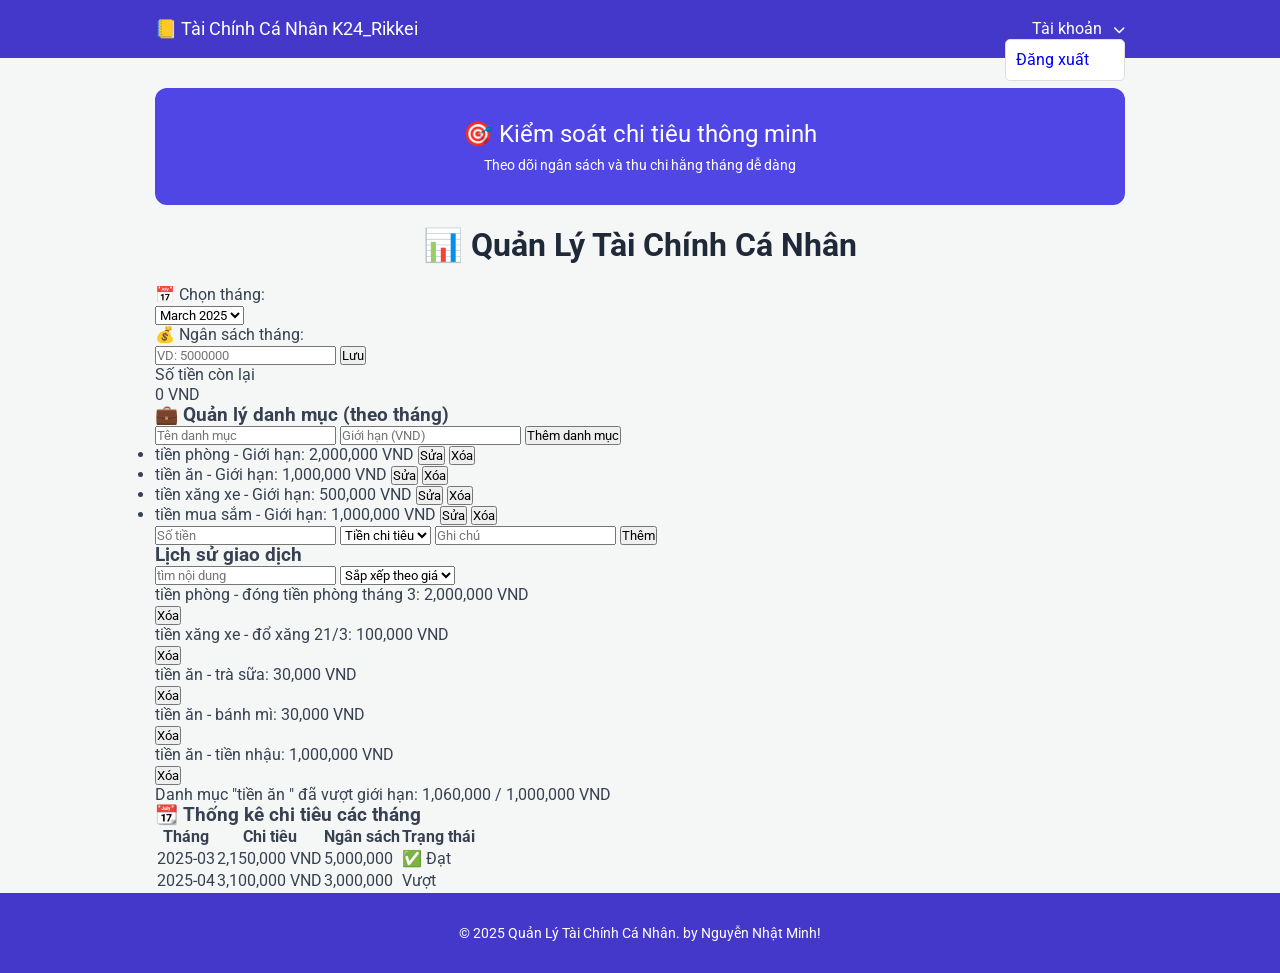
==== index.html @ b8221a2d "Initial commit" ====
<!DOCTYPE html>
<html lang="en">
<head>
    <meta charset="UTF-8">
    <meta name="viewport" content="width=device-width, initial-scale=1.0">
    <title>Hệ thống quẩn lý tài chính cá nhân</title>
    <link rel="stylesheet" href="./css/index.css">
    <link rel="stylesheet" href="./css/responsive.css">
    <link href="https://fonts.googleapis.com/css2?family=Roboto:ital,wght@0,100..900;1,100..900&display=swap" rel="stylesheet">
    <link rel="stylesheet" href="https://cdnjs.cloudflare.com/ajax/libs/font-awesome/6.0.0/css/all.min.css">
</head>
<body>
    <header>
        <nav class="container nav-header">
            <div class="app-name">
                <p>📒 Tài Chính Cá Nhân K24_Rikkei</p>
            </div>
            <div class="user-action dropdown">
                <p class="dropdown-toggle">
                    Tài khoản <i class="fas fa-chevron-down"></i>
                </p>
                <div class="dropdown-content">
                    <a href="#">Đăng xuất</a>
                </div>
            </div>
        </nav>
    </header>
    <main class="container">
        <div class="banner">
            <h2>🎯 Kiểm soát chi tiêu thông minh</h2>
            <p>Theo dõi ngân sách và thu chi hằng tháng dễ dàng</p>
        </div>
        <h1 class="main-title">📊 Quản Lý Tài Chính Cá Nhân</h1>
        <div class="config-box">
            <div class="month-box">
                <p>📅 Chọn tháng:</p>
                <select name="selected_month" id="selected_month">
                    <option value="2025-03">March 2025</option>
                    <option value="2025-04">April 2025</option>
                </select>
            </div>
            <div class="month-budget-box">
                <p>💰 Ngân sách tháng:</p>
                <input type="text" placeholder="VD: 5000000">
                <button>Lưu</button>
            </div>
            <div class="remaining-box">
                <p>Số tiền còn lại</p>
                <p>0 VND</p>
            </div>
        </div>
        <div class="section-card">
            <h3>💼 Quản lý danh mục (theo tháng)</h3>
            <div class="input-group">
                <input type="text" placeholder="Tên danh mục">
                <input type="text" placeholder="Giới hạn (VND)">
                <button>Thêm danh mục</button>
            </div>
            <ul>
                <li>tiền phòng - Giới hạn: 2,000,000 VND <button>Sửa</button> <button>Xóa</button></li>
                <li>tiền ăn - Giới hạn: 1,000,000 VND <button>Sửa</button> <button>Xóa</button></li>
                <li>tiền xăng xe - Giới hạn: 500,000 VND <button>Sửa</button> <button>Xóa</button></li>
                <li>tiền mua sắm - Giới hạn: 1,000,000 VND <button>Sửa</button> <button>Xóa</button></li>
            </ul> 
        </div>
        <div class="section-card">
            <input type="text" placeholder="Số tiền">
            <select name="money-spend" id="money-spend">
                <option value="">Tiền chi tiêu</option>
            </select>
            <input type="text" placeholder="Ghi chú">
            <button type="submit">Thêm</button>
        </div>
        <div class="section-card">
            <h3>Lịch sử giao dịch</h3>
            <input type="text" placeholder="tìm nội dung">
            <select name="sort-by-price" id="sort-by-price">
                <option value="">Sắp xếp theo giá</option>
            </select>
            <div class="transaction-history">
                <div class="transaction-item">
                    <p>tiền phòng - đóng tiền phòng tháng 3: 2,000,000 VND</p>
                    <button>Xóa</button>
                </div>
                <div class="transaction-item">
                    <p>tiền xăng xe - đổ xăng 21/3: 100,000 VND</p>
                    <button>Xóa</button>
                </div>
                <div class="transaction-item">
                    <p>tiền ăn - trà sữa: 30,000 VND</p>
                    <button>Xóa</button>
                </div>
                <div class="transaction-item">
                    <p>tiền ăn - bánh mì: 30,000 VND</p>
                    <button>Xóa</button>
                </div>
                <div class="transaction-item">
                    <p>tiền ăn - tiền nhậu: 1,000,000 VND</p>
                    <button>Xóa</button>
                </div>
            </div>
        </div>
        <div class="alert-section">
            <p>Danh mục "tiền ăn " đã vượt giới hạn: 1,060,000 / 1,000,000 VND</p>
        </div>
        <div class="section-card">
            <h3>📆 Thống kê chi tiêu các tháng</h3>
            <table>
                <thead>
                    <tr>
                        <th>Tháng</th>
                        <th>Chi tiêu</th>
                        <th>Ngân sách</th>
                        <th>Trạng thái</th>
                    </tr>
                </thead>
                <tbody>
                    <tr>
                        <td>2025-03</td>
                        <td>2,150,000 VND</td>
                        <td>5,000,000</td>
                        <td>✅ Đạt</td>
                    </tr>
                    <tr>
                        <td>2025-04</td>
                        <td>3,100,000 VND</td>
                        <td>3,000,000</td>
                        <td>Vượt</td>
                    </tr>
                </tbody>
            </table>
        </div>
    </main>
    <footer>
        <p>&copy; 2025 Quản Lý Tài Chính Cá Nhân. by Nguyễn Nhật Minh!</p>
    </footer>
</body>
</html>
---- css/index.css ----
* {
    margin: 0;
    padding: 0;
    box-sizing: border-box;
    font-family: "Roboto", sans-serif;
}

body {
    background-color: #f4f7f6; 
    color: #374151;
    line-height: 20px;
}

.container {
    max-width: 1000px;
    margin: 0 auto;
    padding: 0 15px;
}

header {
    background-color: #4338CA; 
    color: #FFFFFF;
    padding: 15px 0;
}

.nav-header {
    display: flex;
    justify-content: space-between;
    align-items: center;
}

.app-name {
    font-size: 18px;
    font-weight: 400;
    line-height: 28px;
}

.dropdown {
    position: relative; 
    cursor: pointer;
}

.dropdown-content {
    display: block;
    position: absolute;
    right: 0;
    background: white;
    border: 1px solid #ddd;
    padding: 10px;
    border-radius: 5px;
    color: black;
    min-width: 120px;
}

.dropdown-content a {
    text-decoration: none;
}

.dropdown-toggle i {
    margin-left: 8px; 
    font-size: 12px;  
    vertical-align: middle;
}

.banner {
    background-color: #4f46e5;
    color: white;
    padding: 30px;
    border-radius: 12px;
    margin-top: 30px;
    display: flex;
    flex-direction: column; 
    justify-content: center;
    align-items: center;
    text-align: center;
}

.banner h2 {
    font-size: 24px;
    font-weight: 400;
    line-height: 32px;
    margin-bottom: 5px;
}

.banner p {
    font-size: 13.89px;
    font-weight: 400;
    line-height: 20px;
}

.main-title {
    text-align: center;
    margin: 30px 0;
    color: #1f2937;
}

footer {
    text-align: center;
    padding: 30px 0;
    background-color: #4338CA;
    color: #FFFFFF;
    font-size: 14px;
    font-weight: 400;
    line-height: 20px;
}
---- css/responsive.css ----
@media (max-width: 768px) {
    .config-box, .input-group {
        flex-direction: column;
    }
}
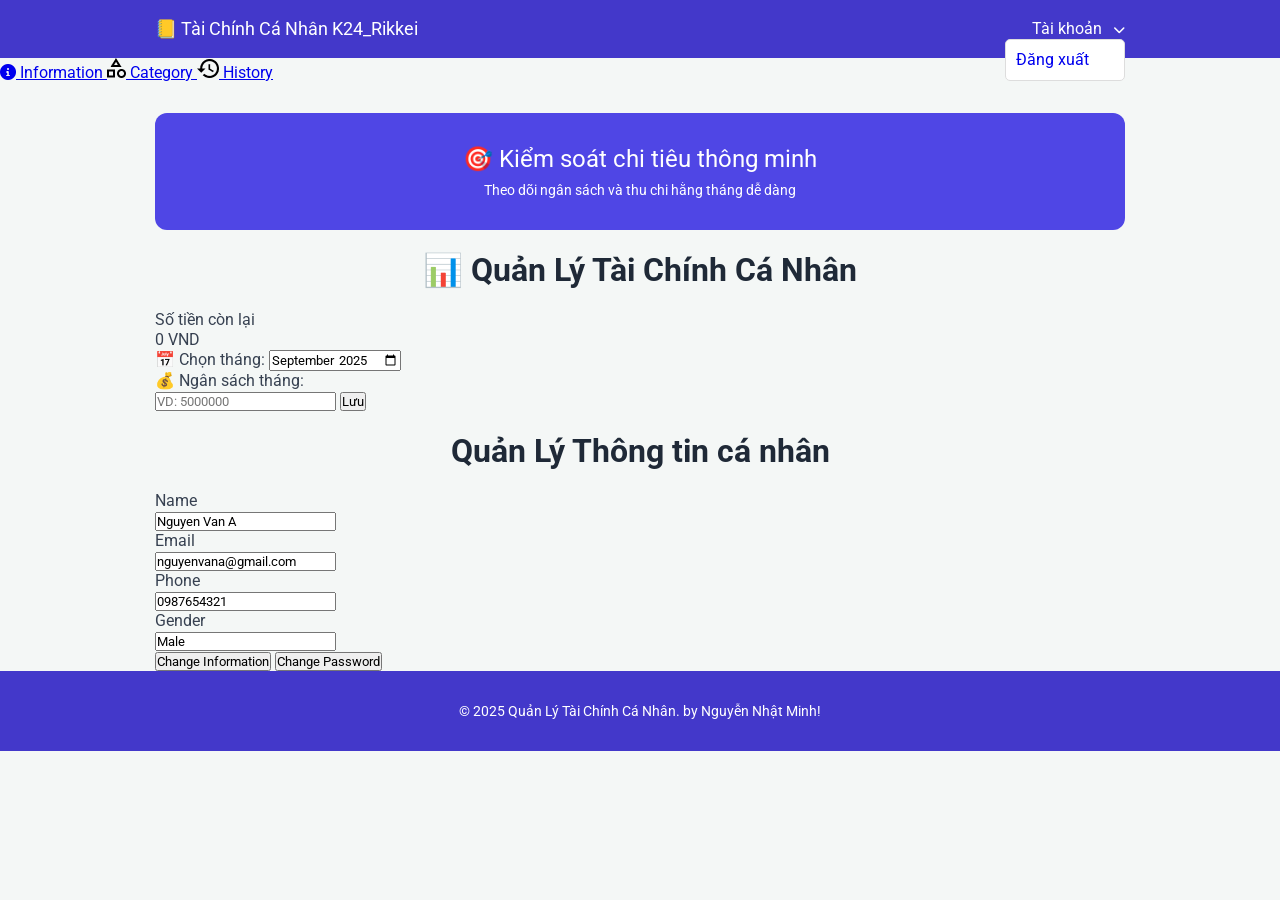
==== commit 1d7a70b6: "Summary: Initial commit" ====
--- a/index.html
+++ b/index.html
@@ -3,7 +3,7 @@
 <head>
     <meta charset="UTF-8">
     <meta name="viewport" content="width=device-width, initial-scale=1.0">
-    <title>Hệ thống quẩn lý tài chính cá nhân</title>
+    <title>Hệ thống quẩn lý tài chính cá nhân - Thông tin</title>
     <link rel="stylesheet" href="./css/index.css">
     <link rel="stylesheet" href="./css/responsive.css">
     <link href="https://fonts.googleapis.com/css2?family=Roboto:ital,wght@0,100..900;1,100..900&display=swap" rel="stylesheet">
@@ -25,112 +25,67 @@
             </div>
         </nav>
     </header>
-    <main class="container">
-        <div class="banner">
-            <h2>🎯 Kiểm soát chi tiêu thông minh</h2>
-            <p>Theo dõi ngân sách và thu chi hằng tháng dễ dàng</p>
-        </div>
-        <h1 class="main-title">📊 Quản Lý Tài Chính Cá Nhân</h1>
-        <div class="config-box">
-            <div class="month-box">
-                <p>📅 Chọn tháng:</p>
-                <select name="selected_month" id="selected_month">
-                    <option value="2025-03">March 2025</option>
-                    <option value="2025-04">April 2025</option>
-                </select>
+    <div class="layout-container">
+        <aside class="sidebar">
+            <a href="./index.html" class="menu-item active">
+                <i class="fa-solid fa-circle-info"></i> Information
+            </a>
+            <a href="./pages/category.html" class="menu-item">
+                <img src="./assets/icons/Vector (1).png" alt=""> Category
+            </a>
+            <a href="./pages/history.html" class="menu-item">
+                <img src="./assets/icons/Vector (2).png" alt=""> History
+            </a>
+        </aside>
+        <main class="container">
+            <div class="banner">
+                <h2>🎯 Kiểm soát chi tiêu thông minh</h2>
+                <p>Theo dõi ngân sách và thu chi hằng tháng dễ dàng</p>
             </div>
-            <div class="month-budget-box">
-                <p>💰 Ngân sách tháng:</p>
-                <input type="text" placeholder="VD: 5000000">
-                <button>Lưu</button>
-            </div>
-            <div class="remaining-box">
-                <p>Số tiền còn lại</p>
-                <p>0 VND</p>
-            </div>
-        </div>
-        <div class="section-card">
-            <h3>💼 Quản lý danh mục (theo tháng)</h3>
-            <div class="input-group">
-                <input type="text" placeholder="Tên danh mục">
-                <input type="text" placeholder="Giới hạn (VND)">
-                <button>Thêm danh mục</button>
-            </div>
-            <ul>
-                <li>tiền phòng - Giới hạn: 2,000,000 VND <button>Sửa</button> <button>Xóa</button></li>
-                <li>tiền ăn - Giới hạn: 1,000,000 VND <button>Sửa</button> <button>Xóa</button></li>
-                <li>tiền xăng xe - Giới hạn: 500,000 VND <button>Sửa</button> <button>Xóa</button></li>
-                <li>tiền mua sắm - Giới hạn: 1,000,000 VND <button>Sửa</button> <button>Xóa</button></li>
-            </ul> 
-        </div>
-        <div class="section-card">
-            <input type="text" placeholder="Số tiền">
-            <select name="money-spend" id="money-spend">
-                <option value="">Tiền chi tiêu</option>
-            </select>
-            <input type="text" placeholder="Ghi chú">
-            <button type="submit">Thêm</button>
-        </div>
-        <div class="section-card">
-            <h3>Lịch sử giao dịch</h3>
-            <input type="text" placeholder="tìm nội dung">
-            <select name="sort-by-price" id="sort-by-price">
-                <option value="">Sắp xếp theo giá</option>
-            </select>
-            <div class="transaction-history">
-                <div class="transaction-item">
-                    <p>tiền phòng - đóng tiền phòng tháng 3: 2,000,000 VND</p>
-                    <button>Xóa</button>
+            <h1 class="main-title">📊 Quản Lý Tài Chính Cá Nhân</h1>
+            <div class="config-box">
+                <div class="remaining-box">
+                    <p>Số tiền còn lại</p>
+                    <p>0 VND</p>
                 </div>
-                <div class="transaction-item">
-                    <p>tiền xăng xe - đổ xăng 21/3: 100,000 VND</p>
-                    <button>Xóa</button>
+                <div class="month-box">
+                    <p>📅 Chọn tháng: <input type="month" value="2025-09"></p>
                 </div>
-                <div class="transaction-item">
-                    <p>tiền ăn - trà sữa: 30,000 VND</p>
-                    <button>Xóa</button>
-                </div>
-                <div class="transaction-item">
-                    <p>tiền ăn - bánh mì: 30,000 VND</p>
-                    <button>Xóa</button>
-                </div>
-                <div class="transaction-item">
-                    <p>tiền ăn - tiền nhậu: 1,000,000 VND</p>
-                    <button>Xóa</button>
+                <div class="month-budget-box">
+                    <p>💰 Ngân sách tháng:</p>
+                    <input type="text" placeholder="VD: 5000000">
+                    <button>Lưu</button>
                 </div>
             </div>
-        </div>
-        <div class="alert-section">
-            <p>Danh mục "tiền ăn " đã vượt giới hạn: 1,060,000 / 1,000,000 VND</p>
-        </div>
-        <div class="section-card">
-            <h3>📆 Thống kê chi tiêu các tháng</h3>
-            <table>
-                <thead>
-                    <tr>
-                        <th>Tháng</th>
-                        <th>Chi tiêu</th>
-                        <th>Ngân sách</th>
-                        <th>Trạng thái</th>
-                    </tr>
-                </thead>
-                <tbody>
-                    <tr>
-                        <td>2025-03</td>
-                        <td>2,150,000 VND</td>
-                        <td>5,000,000</td>
-                        <td>✅ Đạt</td>
-                    </tr>
-                    <tr>
-                        <td>2025-04</td>
-                        <td>3,100,000 VND</td>
-                        <td>3,000,000</td>
-                        <td>Vượt</td>
-                    </tr>
-                </tbody>
-            </table>
-        </div>
-    </main>
+            <h1 class="main-title">Quản Lý Thông tin cá nhân</h1>
+            <div class="personal-information">
+                <div class="first-row">
+                    <div class="input-group">
+                        <span>Name</span> <br>
+                        <input type="text" value="Nguyen Van A" required>
+                    </div>
+                    <div class="input-group">
+                        <span>Email</span> <br>
+                        <input type="email" value="nguyenvana@gmail.com" required>
+                    </div>
+                </div>
+                <div class="second-row">
+                    <div class="input-group">
+                        <span>Phone</span> <br>
+                        <input type="number" value="0987654321" required>
+                    </div>
+                    <div class="input-group">
+                        <span>Gender</span> <br>
+                        <input type="text" value="Male" required>
+                    </div>
+                </div>
+                <div class="third-row">
+                    <button type="submit">Change Information</button>
+                    <button type="submit">Change Password</button>
+                </div>
+            </div>    
+        </main>
+    </div>
     <footer>
         <p>&copy; 2025 Quản Lý Tài Chính Cá Nhân. by Nguyễn Nhật Minh!</p>
     </footer>
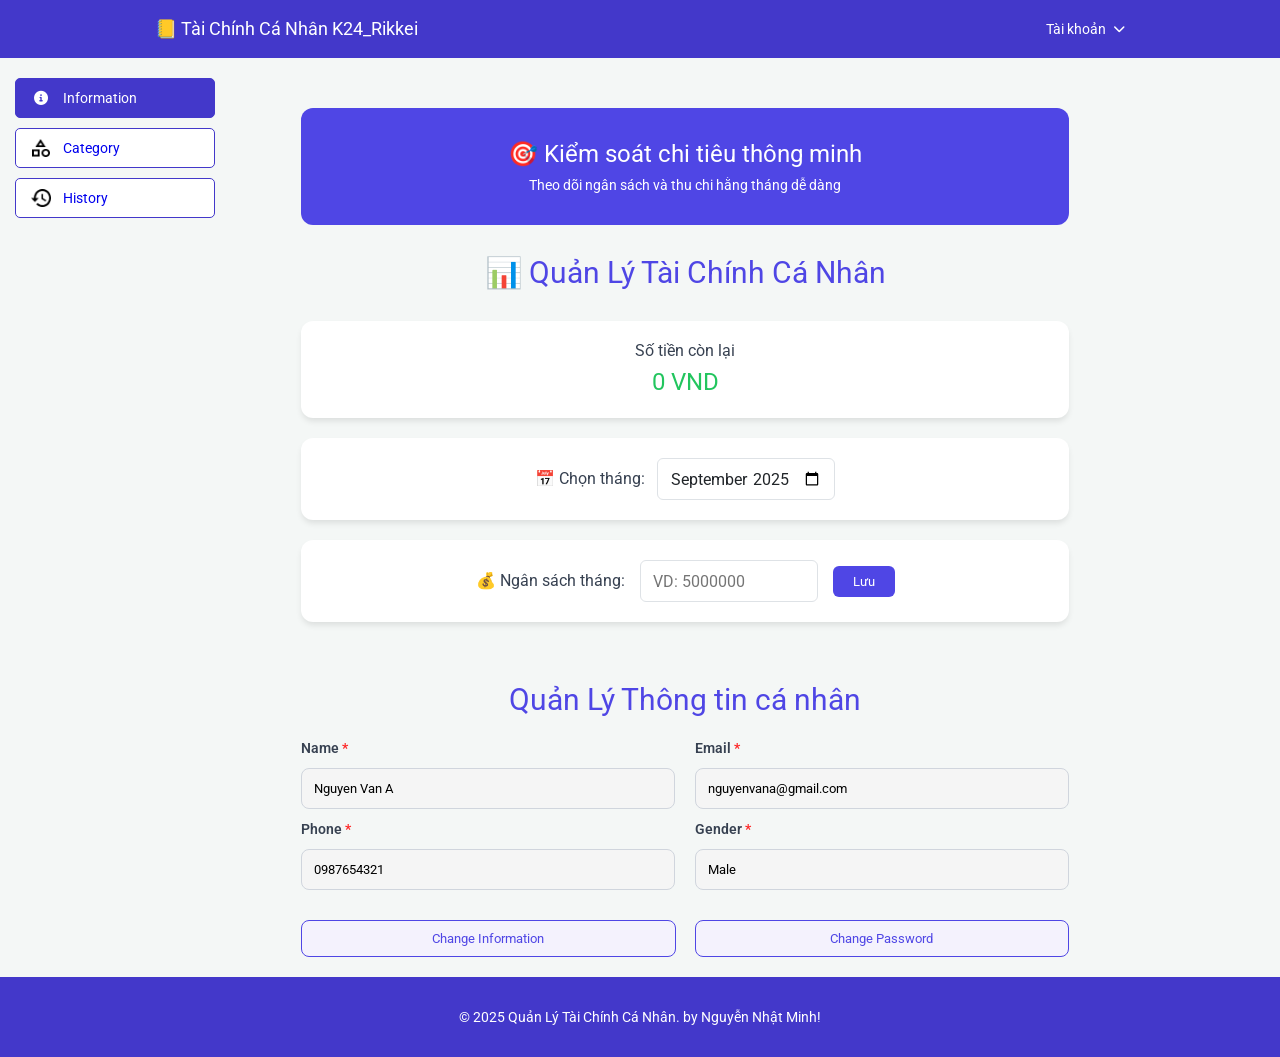
==== commit 568420a5: "Initial Commit" ====
--- a/index.html
+++ b/index.html
@@ -16,11 +16,11 @@
                 <p>📒 Tài Chính Cá Nhân K24_Rikkei</p>
             </div>
             <div class="user-action dropdown">
-                <p class="dropdown-toggle">
+                <button type="button" class="dropdown-toggle" onclick="toggleDropdown()">
                     Tài khoản <i class="fas fa-chevron-down"></i>
-                </p>
+                </button>
                 <div class="dropdown-content">
-                    <a href="#">Đăng xuất</a>
+                    <button type="button" onclick="logOut()" class="btn-logout">Đăng xuất</button>
                 </div>
             </div>
         </nav>
@@ -49,10 +49,11 @@
                     <p>0 VND</p>
                 </div>
                 <div class="month-box">
-                    <p>📅 Chọn tháng: <input type="month" value="2025-09"></p>
+                    <label>📅 Chọn tháng:</label>
+                    <input type="month" value="2025-09">
                 </div>
                 <div class="month-budget-box">
-                    <p>💰 Ngân sách tháng:</p>
+                    <label>💰 Ngân sách tháng:</label>
                     <input type="text" placeholder="VD: 5000000">
                     <button>Lưu</button>
                 </div>
@@ -89,5 +90,6 @@
     <footer>
         <p>&copy; 2025 Quản Lý Tài Chính Cá Nhân. by Nguyễn Nhật Minh!</p>
     </footer>
+    <script src="./js/index.js"></script>
 </body>
 </html>
--- a/css/index.css
+++ b/css/index.css
@@ -40,8 +40,26 @@
     cursor: pointer;
 }
 
+.dropdown-toggle {
+    background: none;        
+    border: none;            
+    color: #FFFFFF;            
+    font-size: 14px;  
+    font-weight: 400;
+    line-height: 20px;
+    cursor: pointer;         
+    display: flex;          
+    align-items: center;           
+}
+
+.dropdown-toggle i {
+    margin-left: 8px; 
+    font-size: 12px;  
+    vertical-align: middle;
+}
+
 .dropdown-content {
-    display: block;
+    display: none;
     position: absolute;
     right: 0;
     background: white;
@@ -52,19 +70,98 @@
     min-width: 120px;
 }
 
-.dropdown-content a {
+.show-dropdown {
+    display: block;
+}
+
+.btn-logout {
+    background: none;      
+    border: none;          
+    color: #4F46E5;        
+    font-size: 14px;
+    cursor: pointer;       
+    padding: 0;            
+    width: 100%;           
+    text-align: left;
+}
+
+.layout-container {
+    display: flex; 
+    align-items: flex-start; 
+    width: 100%;
+    max-width: 100%; 
+    margin: 20px 0;
+    padding: 0 15px;
+    position: relative;
+}
+
+.sidebar {
+    width: 200px;
+    flex-shrink: 0;
+    display: flex;
+    flex-direction: column;
+    gap: 10px;
+    position: sticky;
+    z-index: 10;
+}
+
+.menu-item {
+    width: 200px;
+    height: 40px;
+    background: #FFFFFF;
+    border: 1px solid #4338CA;
+    border-radius: 5px;
+    cursor: pointer;
+    font-size: 14px;
+    font-weight: 400;
+    line-height: 20px;
     text-decoration: none;
-}
-
-.dropdown-toggle i {
-    margin-left: 8px; 
-    font-size: 12px;  
-    vertical-align: middle;
+    display: flex;
+    justify-content: flex-start;
+    align-items: center;
+    padding-left: 15px;
+    gap: 12px;
+}
+
+.menu-item i, 
+.menu-item img {
+    width: 20px;       
+    display: flex;
+    justify-content: center;
+    align-items: center;
+    flex-shrink: 0;    
+}
+
+.menu-item img {
+    height: 18px;     
+    object-fit: contain;
+}
+
+.menu-item:hover {
+    background: #4338ca;
+    color: #FFFFFF;
+}
+
+.menu-item.active {
+    background: #4338ca;
+    color: #FFFFFF;
+    text-decoration: none;
+}
+
+main.container {
+    flex: 1; 
+    display: flex;
+    flex-direction: column; 
+    align-items: center;    
+    width: 100%;
+    margin-left: -30px;
 }
 
 .banner {
     background-color: #4f46e5;
     color: white;
+    width: 100%;
+    max-width: 768px;
     padding: 30px;
     border-radius: 12px;
     margin-top: 30px;
@@ -90,8 +187,144 @@
 
 .main-title {
     text-align: center;
+    width: 100%;
     margin: 30px 0;
-    color: #1f2937;
+    color: #4F46E5;
+    font-size: 30px;
+    font-weight: 400;
+    line-height: 36px;
+}
+
+.config-box {
+    width: 100%;
+    max-width: 768px;
+    gap: 20px;
+    margin-bottom: 30px;
+    display: flex;
+    flex-direction: column;
+    justify-content: center;
+    align-items: center;
+    text-align: center;
+}
+
+.remaining-box, .month-box, .month-budget-box {
+    background: #FFFFFF;
+    width: 100%;
+    padding: 20px;
+    border-radius: 12px;
+    box-shadow: 0 4px 6px -1px rgba(0, 0, 0, 0.1);
+}
+
+.remaining-box p:last-child {
+    font-size: 24px;
+    font-weight: 400;
+    line-height: 32px;
+    color: #22C55E;
+    margin-top: 5px;
+}
+
+.month-box {
+    display: flex;
+    justify-content: center;
+    align-items: center;
+    gap: 12.25px;
+}
+
+.month-budget-box {
+    display: flex;
+    justify-content: center;
+    align-items: center;
+    gap: 15px;
+}
+
+.month-budget-box input, .month-box input {
+    width: 178px;
+    height: 42px;
+    padding: 8px 12px;
+    border: 1px solid #DEE2E6;
+    border-radius: 6px;
+    font-size: 16px;
+    font-weight: 400;
+    color: #212529;
+}
+
+.month-budget-box button {
+    padding: 8px 20px;
+    background: #4F46E5;
+    color: #FFFFFF;
+    border: none;
+    border-radius: 6px;
+    cursor: pointer;
+}
+
+.month-budget-box button:hover {
+    background: #3730a3;
+}
+
+.personal-information {
+    width: 100%;
+    max-width: 768px;
+    margin: 0 auto;
+    display: flex;
+    flex-direction: column;
+    gap: 20px;
+}
+
+.first-row, .second-row {
+    display: grid;
+    grid-template-columns: 1fr 1fr;
+    gap: 20px;
+    width: 100%;
+    text-align: left;
+}
+
+.input-group {
+    display: flex;
+    flex-direction: column;
+    align-items: flex-start;
+}
+
+.personal-information span {
+    display: block;
+    font-size: 14px;
+    font-weight: 600;
+    line-height: 0;
+    text-align: left;
+}
+
+.personal-information span::after {
+    content: " *";
+    color: #FE2525;
+}
+
+.personal-information input {
+    width: 100%;
+    max-width: 374px;
+    padding: 12px;
+    border: 1px solid #D0D5DD;
+    border-radius: 8px;
+    background: #F5F5F5;
+}
+
+.third-row {
+    display: flex;
+    gap: 19px;
+    margin-top: 10px;
+}
+
+.third-row button {
+    width: 100%;
+    padding: 10px 20px;
+    border: 1px solid #4F46E5;
+    border-radius: 8px;
+    background: #F4F2FD;
+    color: #4F46E5;
+    cursor: pointer;
+}
+
+.third-row button:hover {
+    background: #4F46E5;
+    color: #FFFFFF;
 }
 
 footer {
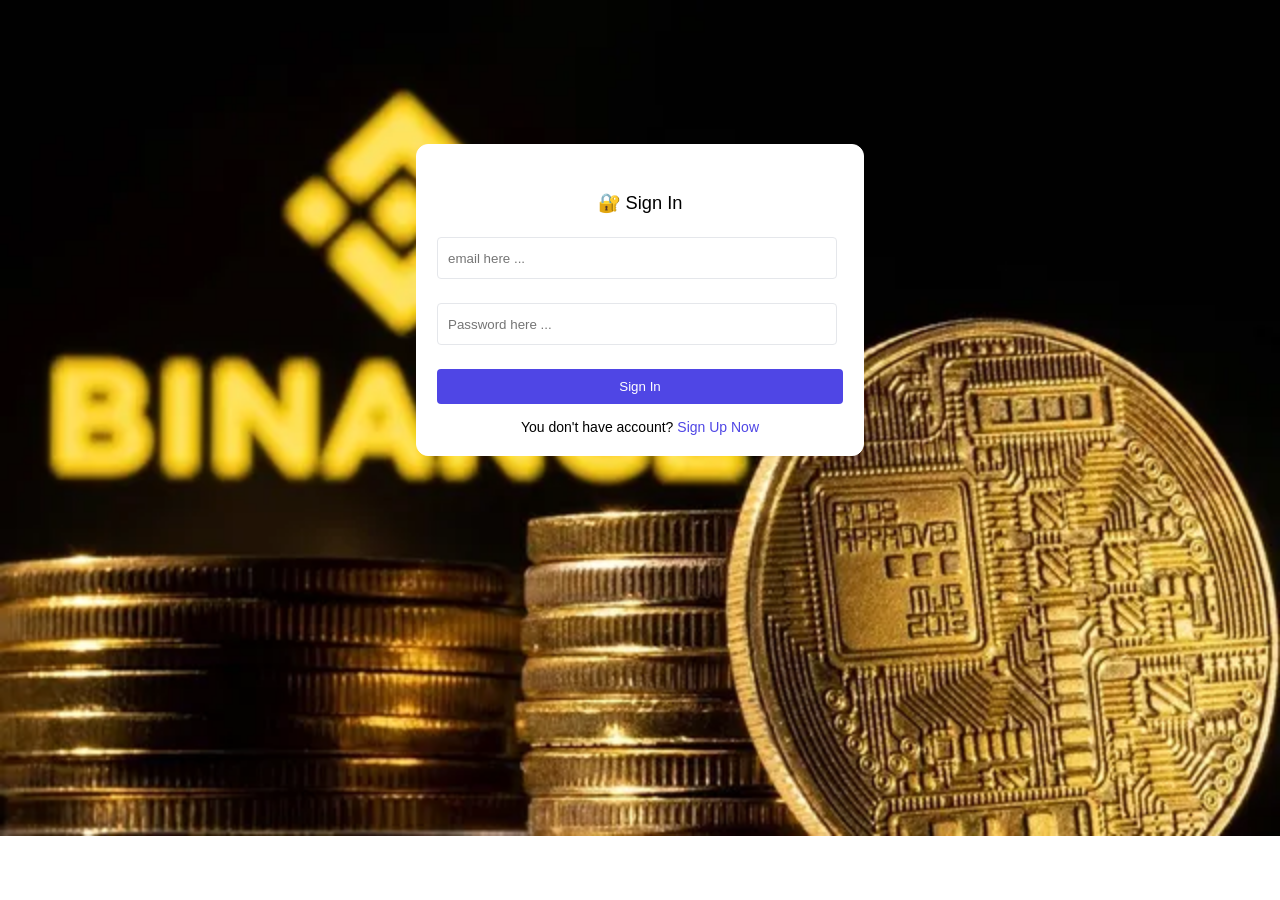
==== commit 5d1b90a0: "Initial commit" ====
--- a/index.html
+++ b/index.html
@@ -87,6 +87,14 @@
             </div>    
         </main>
     </div>
+    <div id="customAlert" class="modal" style="display: none;">
+        <div class="modal-content">
+            <h3 id="alertTitle">Thông báo</h3>
+            <p id="alertMessage">Nội dung thông báo ở đây...</p>
+            <div id="alertActions" class="modal-actions">
+                </div>
+        </div>
+    </div>
     <footer>
         <p>&copy; 2025 Quản Lý Tài Chính Cá Nhân. by Nguyễn Nhật Minh!</p>
     </footer>
--- a/css/index.css
+++ b/css/index.css
@@ -327,6 +327,74 @@
     color: #FFFFFF;
 }
 
+.modal {
+    position: fixed;
+    z-index: 9999;
+    left: 0;
+    top: 0;
+    width: 100%;
+    height: 100%;
+    background-color: rgba(0, 0, 0, 0.5);
+    display: flex;
+    align-items: center;
+    justify-content: center;
+}
+
+.modal-content {
+    background-color: #fff;
+    width: 420px;
+    border-radius: 8px;
+    overflow: hidden;
+    box-shadow: 0 5px 15px rgba(0, 0, 0, 0.3);
+    animation: slideDown 0.3s ease-out;
+}
+
+.modal-content h3 {
+    padding: 15px 20px;
+    font-size: 18px;
+    border-bottom: 1px solid #eee;
+    margin: 0;
+}
+
+.modal-content p {
+    padding: 20px;
+    font-size: 15px;
+    color: #444;
+    margin: 0;
+}
+
+.modal-actions {
+    padding: 12px 20px;
+    background-color: #f9f9f9;
+    display: flex;
+    justify-content: flex-end;
+    gap: 10px;
+    border-top: 1px solid #eee;
+}
+
+.btn-modal {
+    padding: 8px 18px;
+    border-radius: 4px;
+    border: none;
+    cursor: pointer;
+    font-size: 14px;
+}
+
+.btn-confirm {
+    background-color: #4F46E5;
+    color: white;
+}
+
+.btn-danger {
+    background-color: #dc2626;
+    color: white;
+}
+
+.btn-cancel {
+    background-color: #e5e7eb;
+    color: #374151;
+}
+
 footer {
     text-align: center;
     padding: 30px 0;
